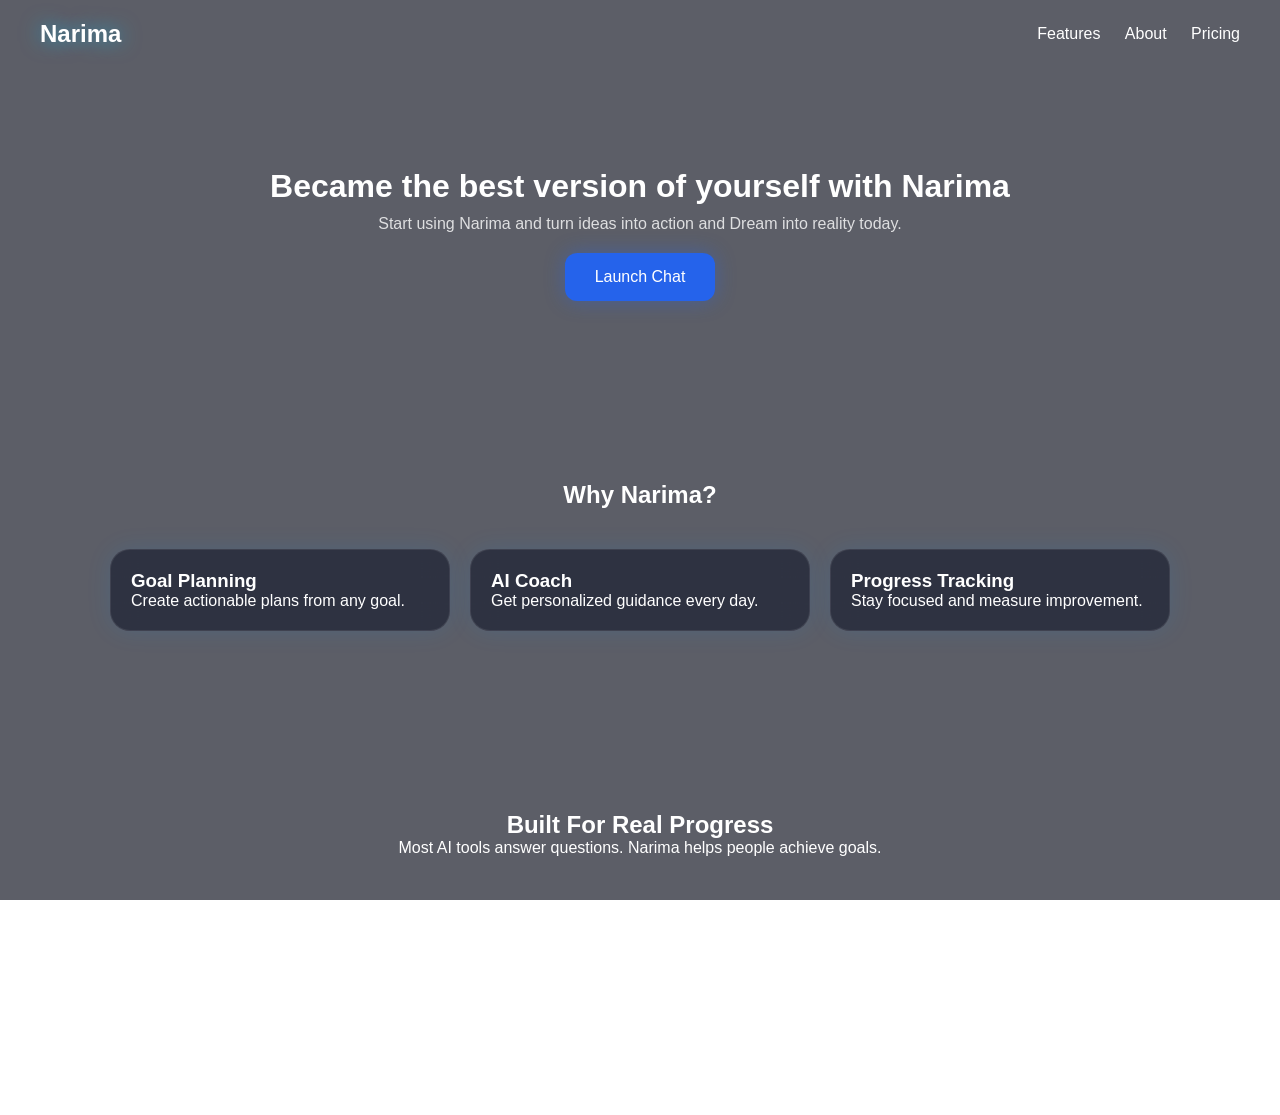
==== index.html @ 31590241 "Add files via upload" ====
<!DOCTYPE html>
<html lang="en">
<head>
<meta charset="UTF-8">
<meta name="viewport" content="width=device-width, initial-scale=1.0">
<title>Narima AI</title>

<link rel="icon" href="favicon.png">

<link rel="stylesheet" href="style.css">
</head>
<body>

<nav>
    <div class="logo">Narima</div>

    <div class="nav-links">
        <a href="#features">Features</a>
        <a href="#about">About</a>
        <a href="#pricing">Pricing</a>
    </div>
</nav>

<section class="cta">
    <h2>Became the best version of yourself with Narima</h2>
    <p>Start using Narima and turn ideas into action and  Dream into reality today.</p>
    <a href="chat.html" class="hero-btn">Launch Chat</a>
</section>
    </button>

</section>

<section id="features">

    <h2>Why Narima?</h2>

    <div class="grid">

        <div class="card">
            <h3>Goal Planning</h3>
            <p>Create actionable plans from any goal.</p>
        </div>

        <div class="card">
            <h3>AI Coach</h3>
            <p>Get personalized guidance every day.</p>
        </div>

        <div class="card">
            <h3>Progress Tracking</h3>
            <p>Stay focused and measure improvement.</p>
        </div>

    </div>

</section>

<section id="about">

    <h2>Built For Real Progress</h2>

    <p>
        Most AI tools answer questions.
        Narima helps people achieve goals.
    </p>

</section>

    <footer>
    <h3>Narima AI</h3>
    <p>From Ideas to Action</p>
    <small>
         © 2026 Narima • A Product of Bright Mfoniso Technologies (BMT)
    </small>

</footer>

</body>
</html>
---- style.css ----
*{
    margin:0;
    padding:0;
    box-sizing:border-box;
    font-family:Arial,sans-serif;
}

body{
    min-height:100vh;
    position:relative;
    color:white;

    /* Background image (stable in Acode + browsers) */
    background:url("space.jpg") center/cover no-repeat fixed;
}

/* Dark glass overlay (fixed version — no z-index bug) */
body::before{
    content:"";
    position:fixed;
    inset:0;
    background:rgba(5,8,22,0.65);
    backdrop-filter:blur(4px);
    pointer-events:none;
}

/* NAV */
nav{
    display:flex;
    justify-content:space-between;
    align-items:center;
    padding:20px 40px;
    position:relative;
    z-index:1;
}

.logo{
    font-size:24px;
    font-weight:700;
    text-shadow:0 0 20px rgba(0,200,255,.6);
}

.nav-links a{
    color:white;
    text-decoration:none;
    margin-left:20px;
}

/* HERO */
.hero{
    text-align:center;
    padding:120px 20px;
    position:relative;
    z-index:1;
}

.hero h1{
    font-size:55px;
    max-width:700px;
    margin:auto;
    text-shadow:0 0 25px rgba(0,200,255,.4);
}

.hero p{
    max-width:600px;
    margin:20px auto;
    opacity:.85;
    font-size:18px;
}

/* BUTTON */
.hero-btn{
    display:inline-block;
    padding:15px 30px;
    border-radius:12px;
    font-size:16px;
    background:#2563eb;
    color:white;
    text-decoration:none;
    box-shadow:0 0 20px rgba(37,99,235,.4);
    transition:0.2s;
}

.hero-btn:hover{
    opacity:.9;
}

/* FEATURES */
#features{
    padding:80px 20px;
    max-width:1100px;
    margin:auto;
    position:relative;
    z-index:1;
}

#features h2{
    text-align:center;
    margin-bottom:40px;
}

.grid{
    display:grid;
    grid-template-columns:repeat(auto-fit,minmax(250px,1fr));
    gap:20px;
}

.card{
    background:rgba(10,15,35,0.55);
    backdrop-filter:blur(12px);
    border:1px solid rgba(255,255,255,0.08);
    border-radius:20px;
    padding:20px;
    box-shadow:0 0 25px rgba(0,150,255,0.12);
}

/* ABOUT */
#about{
    text-align:center;
    padding:100px 20px;
    max-width:700px;
    margin:auto;
    position:relative;
    z-index:1;
}

/* FOOTER */
footer{
    text-align:center;
    padding:50px;
    opacity:.7;
    position:relative;
    z-index:1;
}

/* CHAT PAGE */
.chat-container{
    max-width:900px;
    margin:40px auto;
    padding:20px;
    position:relative;
    z-index:1;
}

#chat-box{
    height:500px;
    overflow-y:auto;
    padding:20px;
    background:rgba(10,15,35,0.55);
    backdrop-filter:blur(12px);
    border-radius:20px;
    border:1px solid rgba(255,255,255,0.08);
    box-shadow:0 0 25px rgba(0,150,255,0.12);
    margin-bottom:20px;
}

.ai-message,
.user-message{
    padding:12px;
    margin:10px 0;
    border-radius:12px;
}

.ai-message{
    background:#24324f;
}

.user-message{
    background:#2563eb;
    text-align:right;
}

/* INPUT */
.input-area{
    display:flex;
    gap:10px;
}

.input-area input{
    flex:1;
}

input,
select{
    width:100%;
    padding:12px;
    margin-top:8px;
    margin-bottom:15px;
    border-radius:10px;
    border:none;
    background:rgba(16,24,45,.9);
    color:white;
}

/* BUTTON GLOBAL */
button{
    padding:10px 16px;
    border:none;
    border-radius:10px;
    cursor:pointer;
    background:#2563eb;
    color:white;
    margin-top:10px;
}

button:hover{
    opacity:.9;
}

/* TEXT */
a{
    color:#6ecbff;
    text-decoration:none;
}

a:hover{
    text-decoration:underline;
}

h1{
    font-size:2rem;
    margin-bottom:10px;
}
.cta{
    text-align:center;
    padding:100px 20px;
    position:relative;
    z-index:1;
}

.cta h2{
    font-size:32px;
    margin-bottom:10px;
}

.cta p{
    opacity:.8;
    margin-bottom:20px;
}
.chat-header{
    text-align:center;
    margin-bottom:20px;
    position:relative;
    z-index:1;
}

.chat-header h2{
    font-size:28px;
    margin-bottom:5px;
    text-shadow:0 0 20px rgba(0,200,255,.5);
}

#chat-box{
    display:flex;
    flex-direction:column;
    gap:10px;
}

.user-message,
.ai-message{
    max-width:75%;
    padding:12px 14px;
    border-radius:14px;
    word-wrap:break-word;
}

.user-message{
    align-self:flex-end;
    background:#2563eb;
    color:white;
}

.ai-message{
    align-self:flex-start;
    background:rgba(10,15,35,0.8);
    border:1px solid rgba(255,255,255,0.08);
}
.dashboard-links{
display:flex;
justify-content:center;
gap:15px;
margin-bottom:20px;
flex-wrap:wrap;
}

.chat-header{
text-align:center;
margin-bottom:20px;
}
.footer{
    text-align:center;
    padding:20px;
    margin-top:40px;
    color:#888;
    font-size:14px;
}
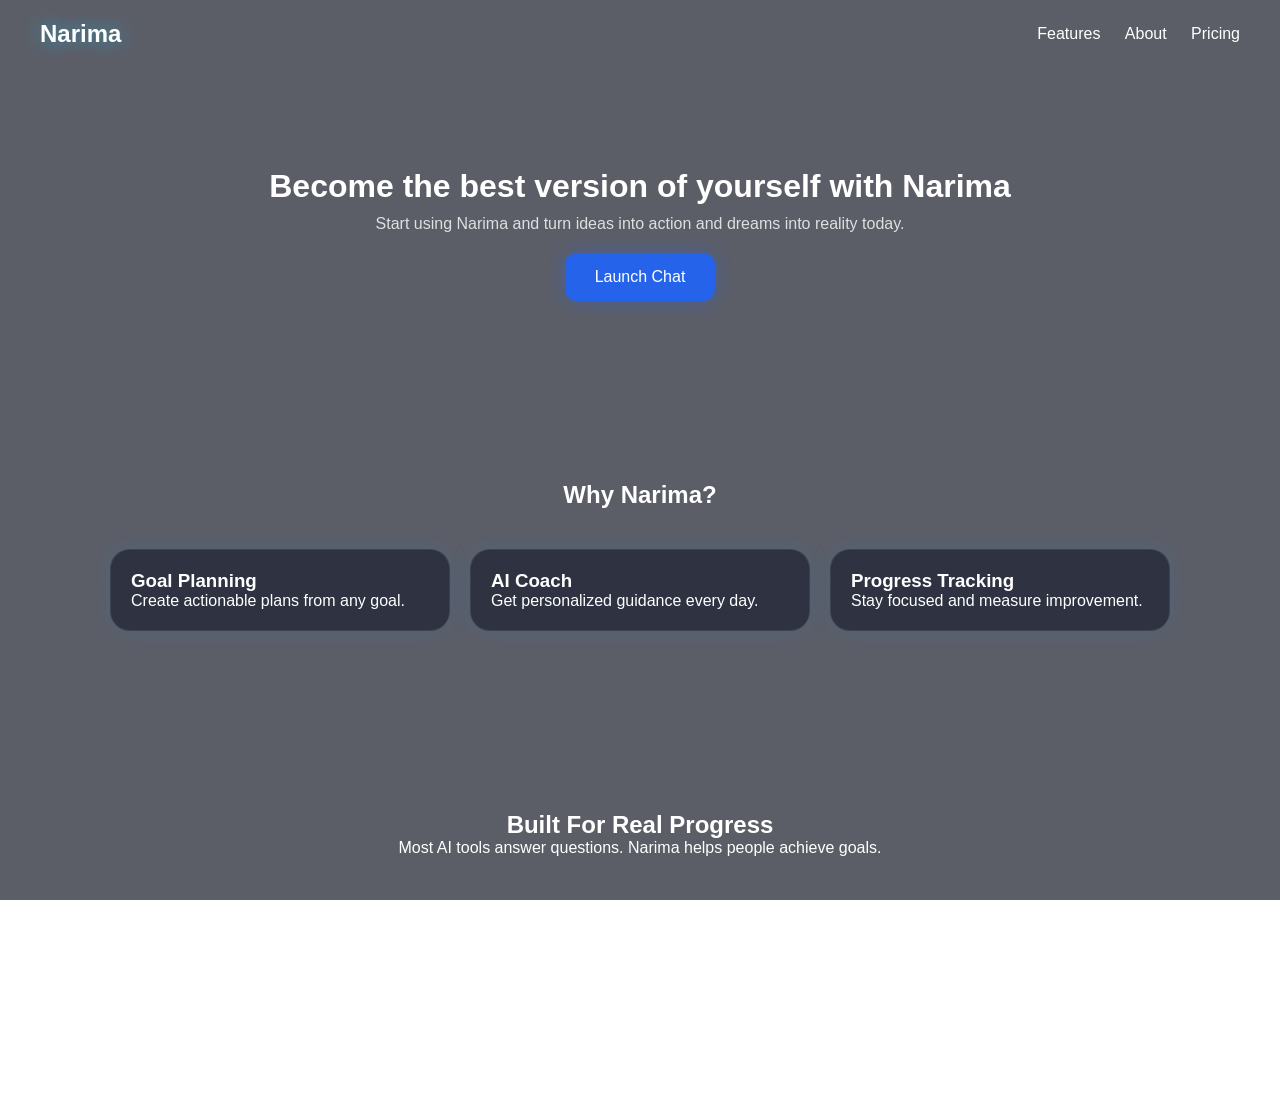
==== commit b86bd7c9: "Update index.html" ====
--- a/index.html
+++ b/index.html
@@ -7,8 +7,19 @@
 
 <link rel="icon" href="favicon.png">
 
+<!-- Google Analytics -->
+<script async src="https://www.googletagmanager.com/gtag/js?id=G-H0ZPTBQQYM"></script>
+<script>
+window.dataLayer = window.dataLayer || [];
+function gtag(){dataLayer.push(arguments);}
+gtag('js', new Date());
+
+gtag('config', 'G-H0ZPTBQQYM');
+</script>
+
 <link rel="stylesheet" href="style.css">
 </head>
+
 <body>
 
 <nav>
@@ -22,12 +33,15 @@
 </nav>
 
 <section class="cta">
-    <h2>Became the best version of yourself with Narima</h2>
-    <p>Start using Narima and turn ideas into action and  Dream into reality today.</p>
-    <a href="chat.html" class="hero-btn">Launch Chat</a>
-</section>
-    </button>
+    <h2>Become the best version of yourself with Narima</h2>
 
+    <p>
+        Start using Narima and turn ideas into action and dreams into reality today.
+    </p>
+
+    <a href="chat.html" class="hero-btn">
+        Launch Chat
+    </a>
 </section>
 
 <section id="features">
@@ -66,14 +80,14 @@
 
 </section>
 
-    <footer>
+<footer>
     <h3>Narima AI</h3>
     <p>From Ideas to Action</p>
+
     <small>
-         © 2026 Narima • A Product of Bright Mfoniso Technologies (BMT)
+        © 2026 Narima • A Product of BMT
     </small>
-
 </footer>
 
 </body>
-</html>+</html>
